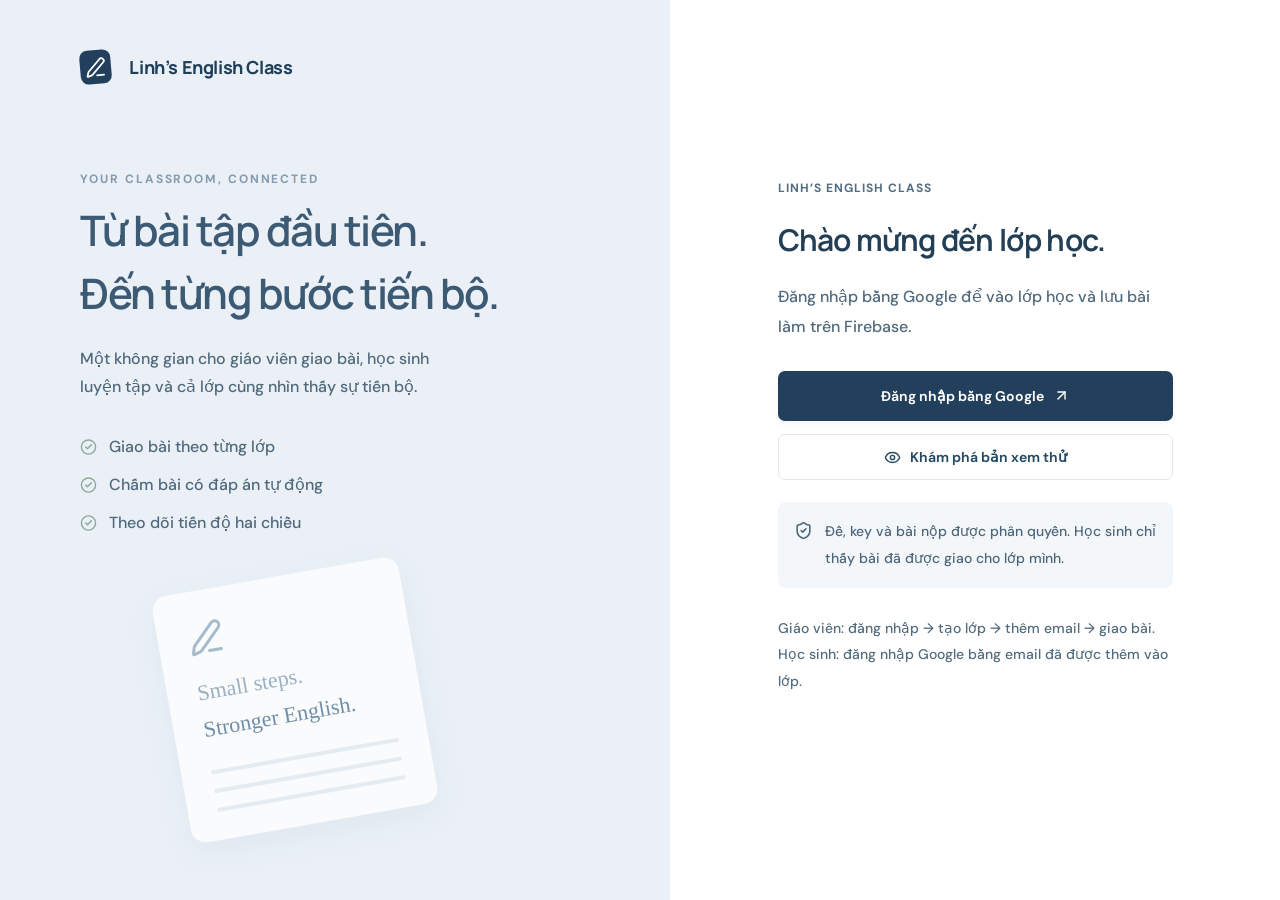
==== index (1).html @ ec4fd464 "Add files via upload" ====
<!doctype html><html lang="vi"><head><meta charset="UTF-8"><meta name="viewport" content="width=device-width,initial-scale=1"><meta name="theme-color" content="#223f5b"><title>Linh’s English Class</title><meta name="description" content="Quản lý lớp học, flashcards và luyện kỹ năng IELTS.">  <script type="module" src="[data-uri]"></script>
  <style>@import "https://fonts.googleapis.com/css2?family=DM+Sans:wght@400;450;500;550;600;650;700&family=Manrope:wght@400;500;600;650;700;750;800&display=swap";:root{--bg:#f7f8fa;--paper:#fff;--ink:#21354b;--muted:#8992a0;--line:#e9edf1;--navy:#223f5b;--blue:#6689ac;--sage:#dbe8df;--orange:#c69a63}*{box-sizing:border-box}body{background:var(--bg);color:var(--ink);margin:0;font:13px DM Sans,-apple-system,BlinkMacSystemFont,Segoe UI,sans-serif}button,input,textarea,select{font:inherit}button,a,input,textarea,select{-webkit-tap-highlight-color:transparent}button,a{transition:background .15s,color .15s}button{cursor:pointer;color:inherit;background:0 0;border:0}button:disabled{opacity:.55;cursor:wait}a{color:inherit;text-decoration:none}input,select,textarea{color:var(--ink);outline-color:#8faac5}h1,h2,h3,p{margin-top:0}h1,h2,h3,.brand{font-family:Manrope,Segoe UI,sans-serif}h1{letter-spacing:-1.05px;margin-bottom:9px;font-size:30px;font-weight:750;line-height:1.4}h2{letter-spacing:-.4px;margin-bottom:0;font-size:16px;font-weight:750}h3{letter-spacing:-.2px;font-size:14px}p{line-height:1.7}small{font-size:10px}.shell{grid-template-columns:241px 1fr;min-height:100vh;display:grid}aside{border-right:1px solid var(--line);background:#fff;flex-direction:column;height:100vh;padding:34px 22px 24px;display:flex;position:sticky;top:0}.brand{letter-spacing:-.8px;white-space:nowrap;align-items:center;font-size:18px;font-weight:800;display:flex}.brand>span:last-child{color:#7c91a3;margin-left:3px;font-weight:500}.brand-icon{background:var(--navy);color:#fff;border-radius:8px;place-items:center;width:31px;height:34px;margin-right:9px;display:inline-grid;transform:rotate(-5deg)}.workspace{letter-spacing:1.4px;color:#9ca6b1;margin:17px 0 40px;padding-left:41px;font-size:9px}.workspace span{color:#c1ac8d;margin-left:5px}.side-label{letter-spacing:1.1px;color:#a5adb7;margin-bottom:13px;padding:0 13px;font-size:9px;font-weight:700}nav{flex-direction:column;gap:6px;display:flex}nav button{text-align:left;color:#7d8b9a;border-radius:7px;align-items:center;gap:11px;padding:13px;font-size:12px;font-weight:500;display:flex}nav button.selected{color:var(--navy);background:#eaf0f6}nav button:hover{background:#f1f5f8}nav b{background:var(--navy);color:#fff;border-radius:5px;margin-left:auto;padding:1px 5px;font-size:10px}.side-note{background:#fbfcfd;border:1px solid #edf0f2;border-radius:10px;margin:45px 10px 20px;padding:16px 13px}.note-symbol{color:#c2aa87;margin-bottom:8px;font-size:22px}.side-note strong{font-size:11px;font-weight:600}.side-note p{color:#9aa4af;margin:7px 0 0;font-size:10px;line-height:1.8}.role-switch{color:#8392a1;align-items:center;gap:10px;width:100%;margin-bottom:15px;padding:12px 9px;font-size:10px;display:flex}.profile{border-top:1px solid var(--line);align-items:center;gap:10px;padding-top:20px;display:flex}.avatar{color:#637f98;background:#e8edf3;border-radius:50%;flex-shrink:0;place-items:center;width:33px;height:33px;font-size:10px;display:grid}.profile strong{font-size:11px;display:block}.profile small{text-overflow:ellipsis;white-space:nowrap;color:#9aa5af;max-width:115px;margin-top:3px;display:block;overflow:hidden}.profile>a{color:#aab3bb;margin-left:auto}.shell main{width:100%;min-width:0;max-width:1550px;margin:0 auto;padding:28px 42px 22px}.topline{border-bottom:1px solid var(--line);color:#98a2ad;justify-content:space-between;align-items:center;padding-bottom:23px;font-size:10px;display:flex}.topline>div{align-items:center;gap:11px;display:flex}.topline strong{color:#687d90;font-weight:500}.topline>span{align-items:center;gap:6px;font-size:9px;display:flex}.live-dot{background:#89a791;border-radius:50%;width:5px;height:5px;display:inline-block}.page-header{justify-content:space-between;align-items:center;gap:20px;margin:32px 0 27px;display:flex}.eyebrow{letter-spacing:1.9px;color:#97a2ae;margin-bottom:10px;font-size:8px;font-weight:700}.page-header p{color:#95a0ac;margin:0;font-size:11px}.primary,.outline{white-space:nowrap;border-radius:7px;justify-content:center;align-items:center;gap:9px;padding:11px 15px;font-size:11px;font-weight:600;line-height:1.6;display:inline-flex}.primary{background:var(--navy);color:#fff;box-shadow:0 3px 6px #223f5b0b}.primary:hover{background:#172f46}.outline{color:#677f96;background:#fff;border:1px solid #e1e7ed}.outline:hover{background:#f1f5f8}.wide{width:100%}.welcome{background:#eaf0f6;border:1px solid #e3eaf2;border-radius:12px;justify-content:space-between;align-items:center;height:204px;margin-bottom:23px;padding:28px 33px;display:flex;position:relative;overflow:hidden}.welcome .eyebrow{color:#8b9eb2;font-size:8px}.welcome h2{letter-spacing:-.8px;font-size:25px;font-weight:650;line-height:1.4}.welcome p{color:#91a0b0;margin:9px 0;font-size:11px}.welcome button{color:#587791;align-items:center;gap:9px;padding:0;font-size:10px;font-weight:600;display:flex}.welcome-art{flex-shrink:0;width:230px;height:190px;position:relative}.sheet{color:#b5c2cf;background:#fbfcfe;border-radius:9px;width:151px;height:174px;padding:23px 21px;position:absolute;top:17px;left:38px;transform:rotate(10deg);box-shadow:0 6px 20px #6683a51a}.sheet>span{letter-spacing:1px;font-size:7px;font-weight:600}.sheet>div{background:#e7edf3;border-radius:2px;height:4px;margin:13px 0}.sheet>div:nth-child(3){width:75%}.sheet>p{color:#8baa99;align-items:center;gap:5px;margin-top:21px;font-size:8px;display:flex}.art-badge{color:#7b9988;background:#d4e2d9;border:5px solid #eaf0f6;border-radius:17px;place-items:center;width:61px;height:61px;display:grid;position:absolute;bottom:5px;right:18px;transform:rotate(-13deg)}.spark{color:#bdcbd8;font-size:30px;position:absolute;top:14px;right:12px}.stats{grid-template-columns:repeat(4,1fr);gap:16px;margin-bottom:26px;display:grid}.stat{border:1px solid var(--line);background:#fff;border-radius:10px;padding:20px 21px}.stat>div{color:#8394a3;justify-content:space-between;align-items:center;font-size:10px;display:flex}.stat svg{color:#9baec0}.stat>strong{letter-spacing:-1px;margin:12px 0 6px;font-size:30px;font-weight:600;display:block}.dashboard-grid{grid-template-columns:minmax(0,1fr) 280px;gap:22px;display:grid}.panel{border:1px solid var(--line);background:#fff;border-radius:11px;min-width:0;padding:24px}.panel-title{justify-content:space-between;align-items:center;gap:10px;margin-bottom:21px;display:flex}.count{color:#8a9baa;background:#f0f4f7;border-radius:6px;place-items:center;min-width:20px;height:20px;margin-left:6px;padding:0 5px;font-size:9px;font-weight:500;display:inline-grid}.text-btn{color:#6d88a0;white-space:nowrap;align-items:center;gap:6px;padding:0;font-size:10px;display:inline-flex}.text-btn:hover{color:#253f56}.class-row{text-align:left;border-top:1px solid #f0f2f5;align-items:center;gap:13px;width:100%;padding:18px 0;display:flex}.class-row strong{margin-bottom:6px;font-size:12px;font-weight:600;display:block}.class-row small{color:#a1abb5;font-size:9px}.class-icon{color:#819bb3;background:#f0f3f7;border-radius:9px;flex-shrink:0;place-items:center;width:40px;height:40px;display:inline-grid}.class-row>svg{color:#c0cad3;margin-left:auto}.class-progress{color:#97a4af;width:94px;margin-left:auto;font-size:9px}.class-progress>span{margin-bottom:7px;display:block}.progress{background:#eef2f5;border-radius:20px;height:5px;overflow:hidden}.progress>span{background:#88a9a1;border-radius:20px;height:100%;transition:width .3s;display:block}.light-panel{background:#fcfcfa}.flow{gap:13px;margin:24px 0;display:flex}.flow>span{color:#a6ae98;background:#f0f1eb;border-radius:50%;flex-shrink:0;place-items:center;width:27px;height:27px;font-size:9px;display:grid}.flow strong{font-size:11px;font-weight:600}.flow p{color:#a1a8a5;margin:6px 0 0;font-size:10px}.tiny{color:#9ba6af;font-size:10px;line-height:1.8}.muted{color:#94a0ac;font-size:12px;line-height:1.7}.toolbar{color:#95a1ae;justify-content:space-between;align-items:center;gap:15px;margin:3px 0 21px;font-size:11px;display:flex}.search{border:1px solid var(--line);background:#fff;border-radius:7px;align-items:center;gap:10px;padding:9px 12px;font-size:11px;margin:0!important;display:flex!important}.search input{outline:none;width:200px;border:0!important;margin:0!important;padding:0!important;font-size:11px!important}.card-grid{grid-template-columns:repeat(auto-fill,minmax(275px,1fr));gap:19px;display:grid}.class-card{padding:25px}.class-card h2{margin:20px 0 9px;font-size:17px}.class-card>.muted{margin-bottom:22px;font-size:11px}.class-code{color:#9aa7b3;background:#f8fafb;border:1px dashed #dfe6ed;border-radius:7px;justify-content:space-between;gap:10px;margin-bottom:20px;padding:12px;font-size:9px;display:flex}.class-code b{letter-spacing:1px;color:#768c9f;font-size:10px}.class-card>.text-btn{margin-top:19px}.lesson-card h2{margin-bottom:10px;font-size:16px;line-height:1.6}.lesson-icon{color:#8ca080;background:#edf3eb;border-radius:10px;flex-shrink:0;place-items:center;width:42px;height:42px;display:grid}.blue-icon{color:#8ba2bb;background:#edf1f7}.line-clamp{-webkit-line-clamp:2;-webkit-box-orient:vertical;min-height:37px;font-size:11px;display:-webkit-box;overflow:hidden}.lesson-meta{color:#a1aab4;justify-content:space-between;align-items:center;margin:22px 0 16px;font-size:9px;display:flex}.card-actions{border-top:1px solid var(--line);justify-content:space-between;gap:10px;padding-top:16px;display:flex}.badge{white-space:nowrap;border-radius:5px;align-items:center;padding:5px 8px;font-size:9px;font-weight:500;display:inline-flex}.green{color:#7c9d83;background:#edf4ee}.blue{color:#829bb9;background:#eef2f8}.amber{color:#c0a16d;background:#fbf4e8}.gray{color:#a0aab3;background:#f2f4f6}.sample-callout{background:#edf2f6;border:1px dashed #d3dee7;border-radius:10px;justify-content:space-between;align-items:center;gap:20px;margin-top:25px;padding:24px;display:flex}.sample-callout strong{font-size:12px}.sample-callout p{color:#96a3af;margin:7px 0 0;font-size:10px}.class-select{background:#fff;border:1px solid #e3e9ee;border-radius:6px;padding:8px 28px 8px 11px;font-size:10px}.table-wrap{overflow:auto}table{border-collapse:collapse;text-align:left;width:100%;font-size:11px}th{color:#9ba7b2;white-space:nowrap;background:#f9fafc;padding:12px 15px;font-size:9px;font-weight:500}td{color:#8b9aab;vertical-align:middle;border-bottom:1px solid #f0f3f5;padding:17px 15px}td strong{color:#536d84;font-size:11px;font-weight:500;display:block}td small{color:#aab3bc;margin-top:5px;font-size:9px;display:block}.inline-progress{align-items:center;gap:12px;min-width:115px;display:flex}.inline-progress .progress{width:85px}.inline-progress b{font-size:10px;font-weight:400}.actions{gap:8px;display:flex}.empty{text-align:center;padding:35px 15px}.empty>span{color:#aec0ce;background:#f1f5f8;border-radius:50%;place-items:center;margin-bottom:10px;padding:16px;display:inline-grid}.empty h3{color:#71869a;margin:8px 0;font-size:14px;font-weight:600}.empty p{color:#a2aeb9;margin-bottom:18px;font-size:11px}.student-hero{background:#eaf1ee;border:1px solid #dde7e0;border-radius:12px;justify-content:space-between;align-items:center;margin-bottom:25px;padding:30px;display:flex}.student-hero h2{font-size:24px;font-weight:600}.student-hero .eyebrow{color:#87a197}.student-hero p{color:#91a69b;margin:8px 0 0;font-size:11px}.student-progress{flex-shrink:0;width:160px;margin-left:24px}.student-progress strong{color:#7b998b;text-align:right;margin-bottom:12px;font-size:32px;font-weight:600;display:block}.student-progress .progress{background:#d9e5de;height:7px}.student-task{border-top:1px solid var(--line);align-items:center;gap:18px;padding:24px 0;display:flex}.student-task-info{flex:1}.student-task h3{margin:6px 0 7px;font-size:14px}.student-task p{color:#a1acb6;margin:0 0 12px;font-size:10px}.mini-label{letter-spacing:1px;color:#9faebc;font-size:8px}.task-progress{color:#92a4b4;align-items:center;gap:10px;font-size:9px;display:flex}.task-progress>.progress{width:140px}.student-task-end{flex-direction:column;align-items:flex-end;gap:18px;display:flex}.back{color:#90a0af;align-items:center;gap:8px;margin-top:24px;padding:0;font-size:10px;display:flex}.work-grid{grid-template-columns:.85fr 1.3fr;align-items:start;gap:23px;display:grid}.prompt-panel{position:sticky;top:24px}.prompt-text{white-space:pre-wrap;color:#70869a;margin-bottom:22px;font-size:13px;line-height:2}.tip{color:#97a7b6;background:#f5f7f9;border-radius:8px;gap:12px;margin-top:24px;padding:17px;display:flex}.tip svg{flex-shrink:0}.tip p{margin:0;font-size:10px;line-height:1.8}.progress-header{color:#9caab6;justify-content:space-between;margin:6px 0 9px;font-size:9px;display:flex}.essay-input{resize:vertical;outline:none;font-family:Georgia,serif;background:#fdfefe!important;border:0!important;min-height:450px!important;margin-top:20px!important;font-size:15px!important;line-height:2!important}.question{margin-top:25px}.question-label{align-items:flex-start;gap:12px;margin-bottom:9px;display:flex}.question-label>span{color:#8da0b2;background:#f0f4f7;border-radius:6px;flex-shrink:0;place-items:center;width:25px;height:25px;font-size:9px;display:grid}.question-label p{white-space:pre-wrap;color:#647f94;margin:0;font-size:12px;line-height:1.9}.question>input{width:calc(100% - 37px);margin-left:37px}.editor-footer{border-top:1px solid var(--line);justify-content:space-between;align-items:center;gap:15px;margin-top:25px;padding-top:20px;display:flex}.answer-result{border-radius:7px;margin:12px 0 0 37px;padding:13px 15px;font-size:10px}.answer-result p{margin:6px 0 0;font-size:10px}.correct{color:#809d7a;background:#f0f6ef}.incorrect{color:#b69a7e;background:#fbf1e9}.feedback{background:#f1f5f9;border:1px solid #e5ecf3;border-radius:9px;margin-top:22px;padding:20px;font-size:12px;line-height:1.8}.feedback p{white-space:pre-wrap;color:#8296a8;margin:12px 0 0;font-size:12px}.feedback h3{margin:18px 0 0;font-size:11px}.rubric-summary{flex-wrap:wrap;gap:12px;margin-top:18px;display:flex}.rubric-summary span{color:#8ca0b1;background:#fff;border-radius:5px;padding:7px 10px;font-size:10px}.rubric-summary b{margin-left:7px}.file-link{color:#7c93a8;overflow-wrap:anywhere;border:1px solid #e7edf2;border-radius:7px;align-items:center;gap:9px;margin:9px 0;padding:12px;font-size:11px;display:flex}.file-link span{color:#aab6c0;white-space:nowrap;margin-left:auto;font-size:9px}footer{color:#b5bec7;border-top:1px solid var(--line);justify-content:space-between;gap:20px;margin-top:38px;padding-top:19px;font-size:9px;display:flex}.footer-dot{color:#bdab90;padding:0 10px}.demo-banner{color:#b49771;background:#f8f1e6;border:1px solid #eee3d2;border-radius:7px;justify-content:space-between;align-items:center;gap:15px;margin-top:15px;padding:11px 15px;font-size:10px;line-height:1.7;display:flex}.demo-banner>span{align-items:center;gap:8px;display:flex}.demo-banner button{color:#a18763;white-space:nowrap;font-size:10px}.error-banner{color:#b48a7a;background:#fbeeea;border-radius:7px;margin-top:15px;padding:13px;font-size:11px}.error-banner button{text-decoration:underline}.modal-backdrop{-webkit-backdrop-filter:blur(4px);backdrop-filter:blur(4px);z-index:20;background:#17334d66;justify-content:center;align-items:center;padding:22px;display:flex;position:fixed;inset:0}.modal{background:#fff;border:1px solid #e3eaf1;border-radius:15px;width:510px;max-height:90vh;padding:30px;position:relative;overflow:auto;box-shadow:0 20px 80px #1b375333}.close{color:#a2afba;padding:4px;position:absolute;top:17px;right:17px}.modal h2{margin:5px 25px 12px 0;font-size:23px;font-weight:650}.modal h3{margin:22px 0 14px;font-size:12px}.modal .muted{margin-bottom:24px;font-size:11px}label{color:#7d91a4;margin:17px 0 0;font-size:11px;font-weight:500;display:block}input,select,textarea{background:#fcfdfe;border:1px solid #dfe7ee;border-radius:6px;width:100%;margin:8px 0 0;padding:11px 12px;font-size:12px;font-weight:400;display:block}input:disabled,textarea:disabled{color:#8599aa;background:#f8fafb}textarea{resize:vertical;line-height:1.8}.form-row{grid-template-columns:1fr 1fr;gap:20px;display:grid}.modal-actions{border-top:1px solid var(--line);justify-content:flex-end;gap:10px;margin-top:27px;padding-top:19px;display:flex}fieldset{border:1px solid var(--line);border-radius:7px;margin:24px 0;padding:12px 15px}legend{color:#8fa1b0;padding:0 6px;font-size:11px}.checkbox-label{align-items:center;gap:10px;margin:8px 0;font-size:11px;display:flex}.checkbox-label input{width:15px;height:15px;accent-color:var(--navy);margin:0}.callout{color:#96a8b8;background:#f4f7fa;border-radius:8px;align-items:flex-start;gap:12px;margin-top:22px;padding:16px;font-size:10px;line-height:1.9;display:flex}.callout svg{flex-shrink:0;margin-top:3px}.roster-list{max-height:220px;overflow:auto}.roster-list>div{border-bottom:1px solid var(--line);color:#8d9faf;align-items:center;gap:12px;padding:12px 0;font-size:11px;display:flex}.roster-list small{color:#b1bcc6;margin-top:3px;font-size:9px;display:block}.question-builder{border-top:1px solid var(--line);margin-top:25px;padding-top:2px}.builder-question{background:#f8fafc;border:1px solid #eaf0f5;border-radius:8px;margin-bottom:13px;padding:17px}.builder-question>.panel-title{margin-bottom:0;font-size:11px}.builder-question label{margin-top:12px;font-size:10px}.builder-question .panel-title b{color:#8a9eaf;font-size:10px}.upload-grid{grid-template-columns:1fr 1fr;gap:15px;margin:24px 0;display:grid}.upload-box{cursor:pointer;text-align:center;background:#f8fafc;border:1px dashed #cddae5;border-radius:8px;flex-direction:column;justify-content:center;align-items:center;gap:10px;padding:25px 15px;display:flex}.upload-box strong{font-size:11px}.upload-box span{color:#a1b0bc;font-size:9px;line-height:1.8}.upload-box input{max-width:190px;padding:6px;font-size:9px}.review-work{color:#7d93a7;white-space:pre-wrap;background:#f8fafc;border:1px solid #e8eef3;border-radius:8px;max-height:350px;padding:20px;font-size:12px;line-height:1.9;overflow:auto}.review-work>p{margin:0}.review-work>div{margin-bottom:20px}.review-work strong{color:#6f879c;font-size:11px}.review-work small{color:#a0afba}.rubric-inputs{grid-template-columns:repeat(4,1fr);gap:15px;display:grid}.rubric-inputs label{margin:0;font-size:10px}.toast{color:#eaf0f6;z-index:30;background:#284761;border-radius:9px;align-items:center;gap:11px;max-width:90vw;padding:15px 23px;font-size:12px;line-height:1.7;display:flex;position:fixed;bottom:25px;left:50%;transform:translate(-50%);box-shadow:0 4px 25px #172d4333}.landing{max-width:700px;margin:auto;padding:100px 30px}.landing p{color:#9aaabb;margin:35px 0}.onboarding{background:#fff;grid-template-columns:1.1fr 1fr;min-height:100vh;display:grid}.onboard-copy{background:#eaf0f6;padding:50px 12%;position:relative;overflow:hidden}.onboard-copy>.eyebrow{color:#839bb0;margin-top:85px;font-size:9px}.onboard-copy h1{color:#3c5a74;letter-spacing:-1.5px;font-size:42px;font-weight:600;line-height:1.5}.onboard-copy>p{color:#90a3b4;max-width:360px;margin-top:20px;font-size:13px}.onboard-features{flex-direction:column;gap:14px;margin-top:35px;display:flex}.onboard-features>span{color:#839bae;align-items:center;gap:12px;font-size:12px;display:flex}.onboard-features svg{color:#8faa9d;width:17px}.paper-deco{color:#a5bacb;background:#f9fbfd;border-radius:15px;width:250px;height:250px;margin:40px auto -100px 90px;padding:30px;transform:rotate(-10deg);box-shadow:0 10px 30px #61809c13}.paper-deco p{color:#9bb0c2;margin-top:12px;font-family:Georgia,serif;font-size:22px}.paper-deco strong{color:#6f8da7;font-weight:400}.paper-deco>div{background:#e4ebf1;height:4px;margin:15px 0}.onboard-panel{flex-direction:column;justify-content:center;width:100%;max-width:475px;margin:auto;padding:65px 40px;display:flex}.onboard-panel>.mini-label{margin-bottom:19px;font-size:8px}.onboard-panel h2{letter-spacing:-.8px;margin-bottom:20px;font-size:30px;font-weight:650;line-height:1.5}.onboard-panel>p{color:#9aa8b4;margin-bottom:28px;font-size:12px;line-height:1.9}.onboard-panel>.outline{margin-top:13px}.onboard-panel>.tiny{margin-top:27px;font-size:10px}.onboard-panel .primary{padding:14px}.error{color:#ac7d6d!important}@media (width>=1500px){.shell main{padding:35px 60px}.dashboard-grid{grid-template-columns:1fr 320px}}@media (width<=1150px){.shell{grid-template-columns:210px 1fr}aside{padding:28px 16px}.brand{font-size:16px}.workspace{padding-left:25px;font-size:8px}.shell main{padding:25px}.stats{gap:10px}.stat{padding:17px 14px}.stat>div{font-size:9px}.dashboard-grid{grid-template-columns:1fr 245px}.welcome-art{width:200px}.class-progress{display:none}.work-grid{grid-template-columns:1fr 1.2fr;gap:15px}.panel{padding:20px}.welcome h2{font-size:23px}h1{font-size:27px}}@media (width<=950px){.dashboard-grid{grid-template-columns:1fr}.light-panel{grid-template-columns:repeat(3,1fr);gap:15px;display:grid}.light-panel>.panel-title,.light-panel>.tiny{grid-column:1/-1}.flow{margin:8px 0}.welcome-art{width:150px}.sheet{left:0}.stats{grid-template-columns:repeat(2,1fr)}.work-grid{grid-template-columns:1fr}.prompt-panel{position:relative;top:auto}.welcome{padding:25px}.page-header{align-items:flex-start}.onboard-copy{padding:35px}.onboard-copy h1{font-size:34px}.onboard-panel{padding:45px 30px}.onboard-panel h2{font-size:26px}}@media (width<=700px){.shell{display:block}aside{border-bottom:1px solid var(--line);height:auto;padding:18px 18px 0;position:relative}.brand{font-size:19px}.workspace,.side-label,.side-note,.profile{display:none}nav{flex-direction:row;gap:4px;margin-top:18px;overflow:auto}nav button{border-radius:6px 6px 0 0;flex-shrink:0;gap:6px;padding:12px 10px;font-size:10px}nav button svg{width:14px}.side-bottom{position:absolute;top:16px;right:18px}.role-switch{margin:0;padding:7px 0;font-size:9px}.shell main{padding:19px 16px}.topline{padding-bottom:16px}.topline>span{max-width:110px;font-size:8px;line-height:1.7}.topline>div{gap:7px;font-size:9px}.page-header{gap:10px;margin:25px 0 21px}h1{font-size:24px;line-height:1.5}.page-header p{font-size:10px}.eyebrow{letter-spacing:1.3px;font-size:7px}.primary,.outline{padding:10px 12px;font-size:10px}.page-header>.primary{flex-shrink:0}.welcome{height:200px;padding:23px}.welcome h2{font-size:23px}.welcome p{max-width:220px;font-size:10px}.welcome .eyebrow{letter-spacing:1px;font-size:7px}.welcome-art{opacity:.65;width:95px;margin-left:-25px}.sheet{width:110px;height:150px;padding:18px 13px;top:35px;left:2px}.sheet p{font-size:6px}.sheet>span{font-size:5px}.art-badge{width:45px;height:45px;bottom:4px;right:-8px}.art-badge svg{width:20px}.spark{font-size:20px;right:-15px}.stats{gap:10px}.stat{padding:16px}.stat>strong{font-size:27px}.stat>small{font-size:8px}.light-panel{display:block}.flow{margin:22px 0}.panel{padding:19px}.panel-title{flex-wrap:wrap;gap:12px}.panel-title h2{font-size:13px}.class-row{gap:10px}.class-row strong{font-size:11px}.toolbar{flex-wrap:wrap;font-size:10px}.search,.search input{width:100%}.card-grid{grid-template-columns:1fr}.class-card h2{font-size:17px}.sample-callout{flex-direction:column;align-items:flex-start;padding:20px}.student-hero{padding:22px}.student-hero h2{font-size:20px}.student-hero p{font-size:10px}.student-progress{width:80px;margin-left:12px}.student-progress strong{font-size:25px}.student-task{gap:12px}.student-task>.lesson-icon{width:32px;height:36px}.student-task h3{font-size:12px}.student-task p{font-size:9px}.student-task-end .badge{padding:4px 6px;font-size:8px}.student-task-end .text-btn{font-size:9px}.task-progress>.progress{width:90px}.student-task-info>.mini-label{font-size:6px}.modal-backdrop{padding:12px}.modal{max-height:93vh;padding:25px 21px}.modal h2{font-size:21px}.form-row{grid-template-columns:1fr;gap:0}.upload-grid{grid-template-columns:1fr}.rubric-inputs{gap:8px}.rubric-inputs input{padding:10px 8px}.editor-footer{align-items:flex-end}.editor-footer>.tiny{font-size:9px}.essay-input{min-height:330px!important}.demo-banner{align-items:flex-start;font-size:9px}.demo-banner button{font-size:8px}.demo-banner span svg{flex-shrink:0}.onboarding{grid-template-columns:1fr}.onboard-copy{padding:30px 28px 28px}.onboard-copy>.eyebrow{margin-top:35px}.onboard-copy h1{margin-bottom:15px;font-size:29px}.onboard-copy>p{max-width:450px;margin-bottom:0;font-size:11px}.onboard-features,.paper-deco{display:none}.onboard-panel{max-width:500px;padding:35px 28px}.onboard-panel h2{font-size:25px}.onboard-panel .callout{font-size:9px}footer{flex-direction:column;gap:8px;font-size:8px;line-height:1.8}.toast{width:max-content;font-size:11px}.empty{padding:25px 10px}.empty h3{font-size:13px}.empty p{font-size:10px}}.file-link{text-align:left;background:#fff;width:100%}.profile>button{color:#9aaab8;margin-left:auto;padding:3px}:root{--text:#233f56;--muted:#526b7d}body{color:#233f56;font-size:16px;font-weight:500}button,input,select,textarea{font-family:inherit}.shell{grid-template-columns:260px minmax(0,1fr)}aside{padding:26px 18px;overflow-y:auto}.brand{white-space:normal;align-items:center;gap:9px;font-size:18px;line-height:1.35}.brand>span.brand-name:last-child{color:#203f59;letter-spacing:-.4px;max-width:175px;margin-left:0;font-weight:750}.brand-icon{flex-shrink:0}.workspace{color:#587083;letter-spacing:1.2px;margin-top:16px;padding:0;font-size:11px}.side-label,.eyebrow,.mini-label{color:#526c82;font-size:12px;font-weight:700;line-height:1.7}.side-label{margin-top:30px}nav{gap:5px}nav button{color:#526b80;min-height:45px;padding:13px 12px;font-size:14px;font-weight:600}.side-note{margin-top:22px}.side-note strong{color:#294b64;font-size:14px}.side-note p{color:#526b7d;font-size:13px}.side-bottom{margin-top:20px}.role-switch{color:#405e75;font-size:13px;font-weight:600}.profile strong{font-size:14px}.profile small{color:#526b7d;font-size:12px}.shell main{min-width:0}.topline>div,.topline>span{color:#526b7d;font-size:13px;font-weight:600}.page-header p,.welcome p,.muted,.tiny{font-weight:500;line-height:1.8;color:#526b7d!important;font-size:14px!important}.primary,.outline,.text-btn{min-height:39px;font-size:14px;font-weight:650}.text-btn{color:#305b79}.primary{color:#fff}.outline{color:#254a64}.panel-title h2{font-size:18px}.panel h2{color:#233f56}.stat>div{color:#526b7d;font-size:14px;font-weight:600}.stat>small{color:#526b7d;font-size:13px}.stat>strong{font-size:32px}.dashboard-grid{grid-template-columns:1fr!important}.class-row strong{font-size:16px}.class-row small,.class-progress{color:#526b7d;font-size:13px}.class-row{padding:22px 0}.class-progress>span{font-size:13px}.lesson-meta,.lesson-meta span,.class-code,.toolbar,.badge,.count{color:#486378;font-size:13px;font-weight:600}.badge.green{color:#32624e}.badge.blue{color:#315c7e}.badge.amber{color:#805e24}.badge.gray{color:#526577}.lesson-card p,.sample-callout p,.sample-callout strong,.empty p,.class-card .muted,.student-task p{color:#526b7d;font-size:14px!important}th{color:#3f5d73;font-size:13px;font-weight:700}td{color:#405d72;font-size:14px}td strong{color:#233f56;font-size:14px;font-weight:650}td small{color:#526b7d;font-size:12px}td .text-btn{font-size:13px}label,legend,.checkbox-label,.builder-question label{color:#405c73;font-weight:650;font-size:14px!important}input,select,textarea{color:#233f56;background:#fff;font-weight:500;font-size:16px!important}input::placeholder,textarea::placeholder{color:#718494;font-size:14px}.question-label p,.prompt-text,.review-work{color:#2e4a60;font-size:16px;line-height:1.9}.question-label>span{color:#3f5b70;font-size:12px}.tip p,.callout,.file-link,.demo-banner,.error-banner{color:#4b6579;font-size:14px}.file-link span{color:#4b6579;font-size:12px}.progress-header,.task-progress{color:#4b6579;font-size:13px}.progress-header strong{color:#3b6652;font-weight:700}.student-task h3{font-size:17px}.student-hero p{color:#436654;font-size:14px}.student-task-info>.mini-label{font-size:11px}.student-task-end .text-btn{font-size:14px}.answer-result,.answer-result p,.feedback,.feedback p{color:#36576b;font-size:14px}.correct,.correct p{color:#2e6448}.incorrect,.incorrect p{color:#8a4439}.modal .muted,.modal p,.modal h3{font-size:14px}.modal{width:620px}.modal.large{width:900px}.toast{font-size:15px}.back{color:#365b75;min-height:42px;font-size:14px}.onboard-panel>p,.onboard-copy>p,.onboard-features>span{color:#4f687c;font-size:16px}.onboard-panel>.mini-label{font-size:12px}.onboard-panel>.tiny{font-size:14px}.onboard-copy>.eyebrow{font-size:12px}.onboard-panel .callout{font-size:14px}footer{color:#526b7d;font-size:12px}button:focus-visible,a:focus-visible{outline-offset:3px;outline:3px solid #4b8fba}input:focus,textarea:focus,select:focus{outline:2px solid #6f9cb9}.learning{max-width:1500px;margin:0 auto}.learning .page-header h1{font-size:30px}.learning .callout{margin:0}.learning p{line-height:1.8}.learning .card-grid{grid-template-columns:repeat(auto-fit,minmax(270px,1fr));gap:22px}.learning h2{font-size:21px}.learning .panel>h2{margin-top:0}.learning .panel-title select,.learning .toolbar select{max-width:260px;margin:0}.learning input[type=file]{padding:12px;line-height:1.8;font-size:14px!important}.learning input[type=file]::file-selector-button{color:#23465f;cursor:pointer;background:#e9f0f6;border:0;border-radius:5px;margin-right:12px;padding:8px 12px;font-weight:600}.learning-list-row{border-top:1px solid var(--line);align-items:center;gap:18px;padding:23px 0;display:flex}.learning-list-row>div{flex:1;min-width:0}.learning-list-row strong{font-size:16px}.learning-list-row small{color:#526b7d;margin-top:7px;font-size:13px;display:block}.learning-list-row .progress{max-width:300px;margin-top:14px}.learning-list-row>.primary,.learning-list-row>.outline{flex-shrink:0}.preview-card{border-top:1px solid var(--line);padding:20px 0}.preview-card p,.preview-card small{white-space:pre-wrap}.preview-card small{color:#526b7d;font-size:14px}.learning .toolbar{gap:15px}.learning .search{width:100%;max-width:420px;margin:0}.word-card p{white-space:pre-wrap}.learning .card-actions{flex-wrap:wrap;margin-top:22px}.learning .question-builder{margin-top:28px}.learning .builder-question>.panel-title{margin-bottom:4px}.study-card{text-align:center;background:#fff;border:1px solid #dce5ec;border-radius:20px;flex-direction:column;justify-content:center;align-items:center;gap:16px;max-width:760px;min-height:430px;margin:30px auto;padding:40px;display:flex;box-shadow:0 10px 35px #17364c09}.study-card h2{color:#233f56;margin:8px 0;font-size:40px;line-height:1.4}.study-card p{margin:0;font-size:17px}.study-card>.primary{margin-top:22px}.card-back{border-top:1px solid var(--line);width:100%;margin-top:12px;padding-top:24px}.card-back h3{margin:0 0 18px;font-size:24px}.card-back .text-btn{margin-top:18px}.recall-buttons{grid-template-columns:repeat(4,1fr);gap:14px;max-width:760px;margin:auto;display:grid}.recall{background:#edf5f0;border:1px solid #ceddd5;border-radius:10px;flex-direction:column;align-items:center;gap:6px;padding:17px 10px;display:flex}.recall strong{font-size:17px}.recall span{font-size:13px}.recall.again{color:#8b4436;background:#f9ebe7;border-color:#e8c9bf}.recall.hard{color:#805e2e;background:#faf0df;border-color:#e9d8b6}.recall.good{color:#37654d}.recall.easy{color:#365e81;background:#eaf1f9}.session-complete{text-align:center;margin-top:25px;padding:55px}.session-complete>svg{color:#49795d}.exam-intro{max-width:900px;margin:auto}.mode-grid{grid-template-columns:1fr 1fr;gap:20px;margin:28px 0;display:grid}.mode-card{text-align:left;color:#405e75;border:2px solid #dbe4eb;border-radius:10px;flex-direction:column;align-items:flex-start;gap:14px;padding:25px;display:flex}.mode-card strong{font-size:20px}.mode-card span{font-size:14px;line-height:1.7}.mode-card.selected{background:#edf3f8;border-color:#3e708f}.exam-toolbar{z-index:6;background:#f7fafd;border:1px solid #dce6ed;border-radius:10px;justify-content:space-between;align-items:center;gap:12px;margin-bottom:15px;padding:14px 18px;display:flex;position:sticky;top:0;box-shadow:0 3px 10px #1c3c4c0a}.exam-toolbar>div{align-items:center;gap:12px;display:flex}.exam-toolbar>span{color:#536e81;font-size:13px}.exam-toolbar strong{font-variant-numeric:tabular-nums;color:#294b64;font-size:22px}.exam-toolbar .expired{color:#ac4635}.exam-toolbar button:not(.primary){padding:8px;font-size:16px}.exam-parts{gap:10px;padding:24px 0 14px;display:flex;overflow:auto}.exam-parts button{white-space:nowrap;color:#46647a;background:#fff;border:1px solid #d5e0e8;border-radius:7px;padding:11px 17px;font-size:15px;font-weight:650}.exam-parts button.selected{color:#fff;background:#23445f;border-color:#23445f}.exam-columns{background:#fff;border:1px solid #d9e3eb;border-radius:12px;grid-template-columns:minmax(0,1fr) minmax(0,1fr);display:grid;overflow:hidden}.exam-passage,.exam-questions{max-height:73vh;padding:28px;line-height:1.9;overflow:auto}.exam-passage{background:#fdfefc;border-right:1px solid #d9e3eb}.exam-passage h2,.exam-questions h2{font-size:21px}.passage-content{white-space:pre-wrap;color:#253f52;font-family:Georgia,Times New Roman,serif}.exam-passage audio{width:100%;margin:20px 0 10px;display:block}.exam-passage img{max-width:100%;margin:20px auto;display:block}.exam-question{border-top:1px solid #dfe7ee;padding:23px 0}.question-heading{justify-content:space-between;align-items:flex-start;gap:12px;display:flex}.question-heading strong{white-space:pre-wrap;font-size:1em}.question-heading>button{flex-shrink:0;padding:5px}.flagged{color:#996316!important;background:#fff0c9!important}.exam-options{margin-top:16px}.exam-options label{background:#f7f9fb;border:1px solid #e3e9ee;border-radius:6px;align-items:flex-start;gap:12px;margin:8px 0;padding:9px 12px;font-weight:500;line-height:1.7;display:flex;font-size:1em!important}.exam-options input{accent-color:#294b64;flex-shrink:0;width:17px;height:17px;margin:6px 0 0}.exam-question>input{font-size:1em!important}.exam-question .answer-result{margin:15px 0 0}.question-map{flex-wrap:wrap;align-items:center;gap:8px;padding:20px 0;display:flex}.question-map>span{margin-right:10px;font-size:14px;font-weight:700}.question-map button{background:#fff;border:1px solid #d6e0e8;border-radius:6px;min-width:37px;height:37px;font-size:13px;font-weight:650}.question-map .answered{color:#315c47;background:#dfeee6;border-color:#aacbb9}@media (width<=1100px){.shell{grid-template-columns:230px minmax(0,1fr)}.shell main{padding:24px}.exam-toolbar{flex-wrap:wrap}.exam-passage,.exam-questions{padding:20px}.brand .brand-name{font-size:17px}}@media (width<=700px){.shell{display:block}.shell main{padding:18px 14px}aside{padding:18px 14px 0;overflow:visible}.brand .brand-name{max-width:210px;font-size:18px}.side-bottom{top:65px;right:14px}.role-switch{font-size:12px}.workspace,.side-note,.side-label{display:none}nav{padding-top:25px}nav button{min-height:44px;padding:12px;font-size:13px}.topline>div,.topline>span{font-size:11px}.page-header h1,.learning .page-header h1{font-size:25px}.page-header{flex-wrap:wrap}.page-header p{font-size:14px!important}.primary,.outline{font-size:14px}.stat>div,.stat>small{font-size:12px}.stat>strong{font-size:28px}.panel-title h2{font-size:17px}.class-row strong{font-size:14px}.class-row small{font-size:12px}.welcome p{font-size:14px!important}.welcome-art{display:none}.welcome{height:auto;min-height:205px}.welcome .eyebrow{font-size:10px}.learning-list-row{flex-wrap:wrap;gap:12px}.learning-list-row>.lesson-icon{width:35px;height:35px}.learning-list-row>.primary,.learning-list-row>.outline{margin-left:47px}.learning-list-row>div{min-width:180px}.study-card{min-height:360px;padding:30px 20px}.study-card h2{font-size:32px}.recall-buttons{gap:7px}.recall{padding:15px 5px}.recall strong{font-size:15px}.recall span{font-size:11px}.exam-columns{grid-template-columns:1fr}.exam-passage{border-bottom:1px solid #d9e3eb;border-right:0;max-height:45vh}.exam-questions{max-height:none;overflow:visible}.exam-toolbar{padding:12px;position:relative}.exam-toolbar>span{order:3;width:100%}.exam-toolbar strong{font-size:19px}.exam-toolbar .badge{font-size:10px}.exam-toolbar>div{gap:8px}.mode-grid{grid-template-columns:1fr}.modal-backdrop{padding:10px}.modal{padding:25px 18px}.form-row{grid-template-columns:1fr}.toast{font-size:14px}.question-map{gap:7px}.demo-banner{font-size:13px}.onboarding .brand .brand-name{max-width:240px}.onboard-panel .callout{font-size:14px}}
</style>
</head><body><div id="root"></div></body></html>
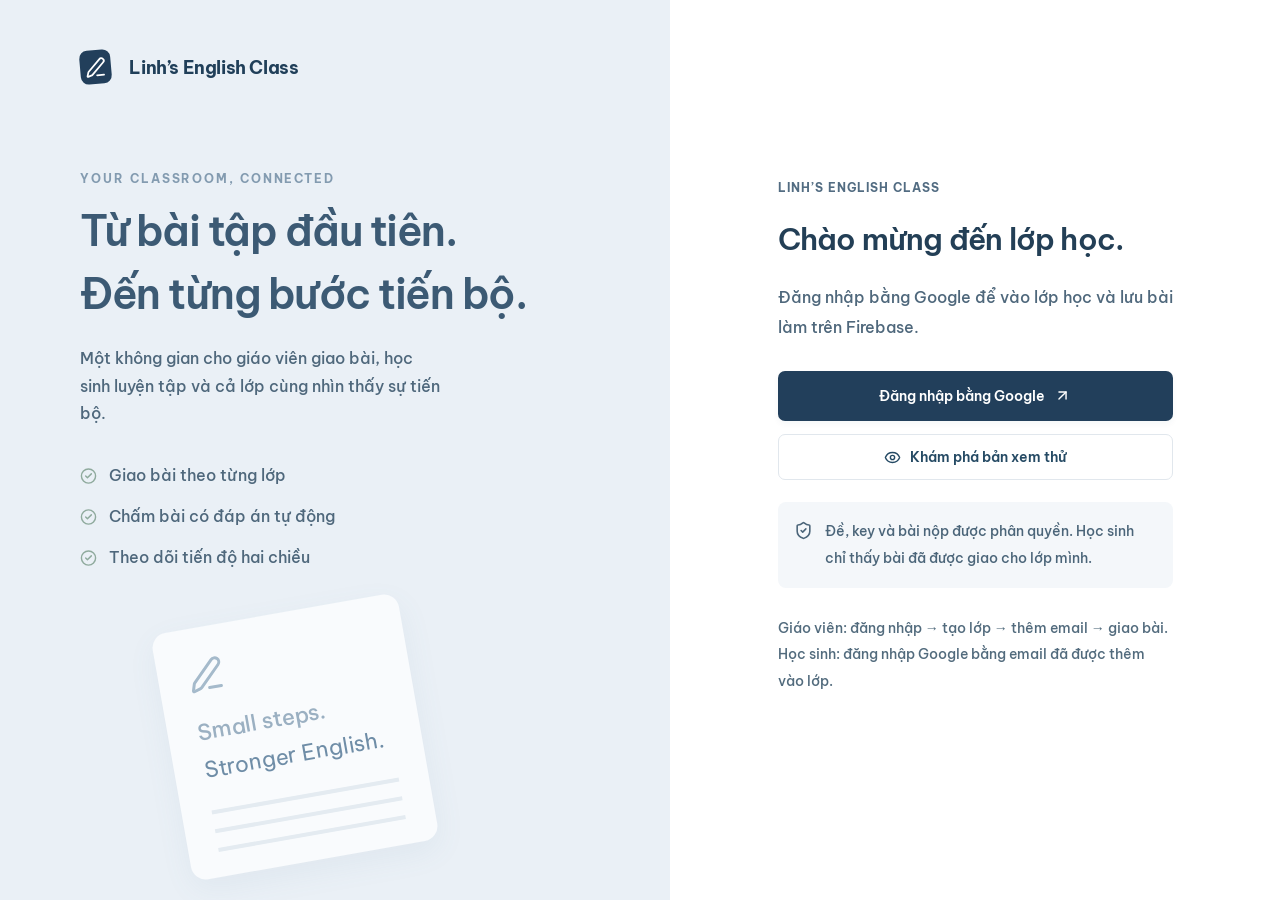
==== commit b7d4facb: "Add files via upload" ====
--- a/index (1).html
+++ b/index (1).html
@@ -1,4 +1,123 @@
-<!doctype html><html lang="vi"><head><meta charset="UTF-8"><meta name="viewport" content="width=device-width,initial-scale=1"><meta name="theme-color" content="#223f5b"><title>Linh’s English Class</title><meta name="description" content="Quản lý lớp học, flashcards và luyện kỹ năng IELTS.">  <script type="module" src="[data-uri]